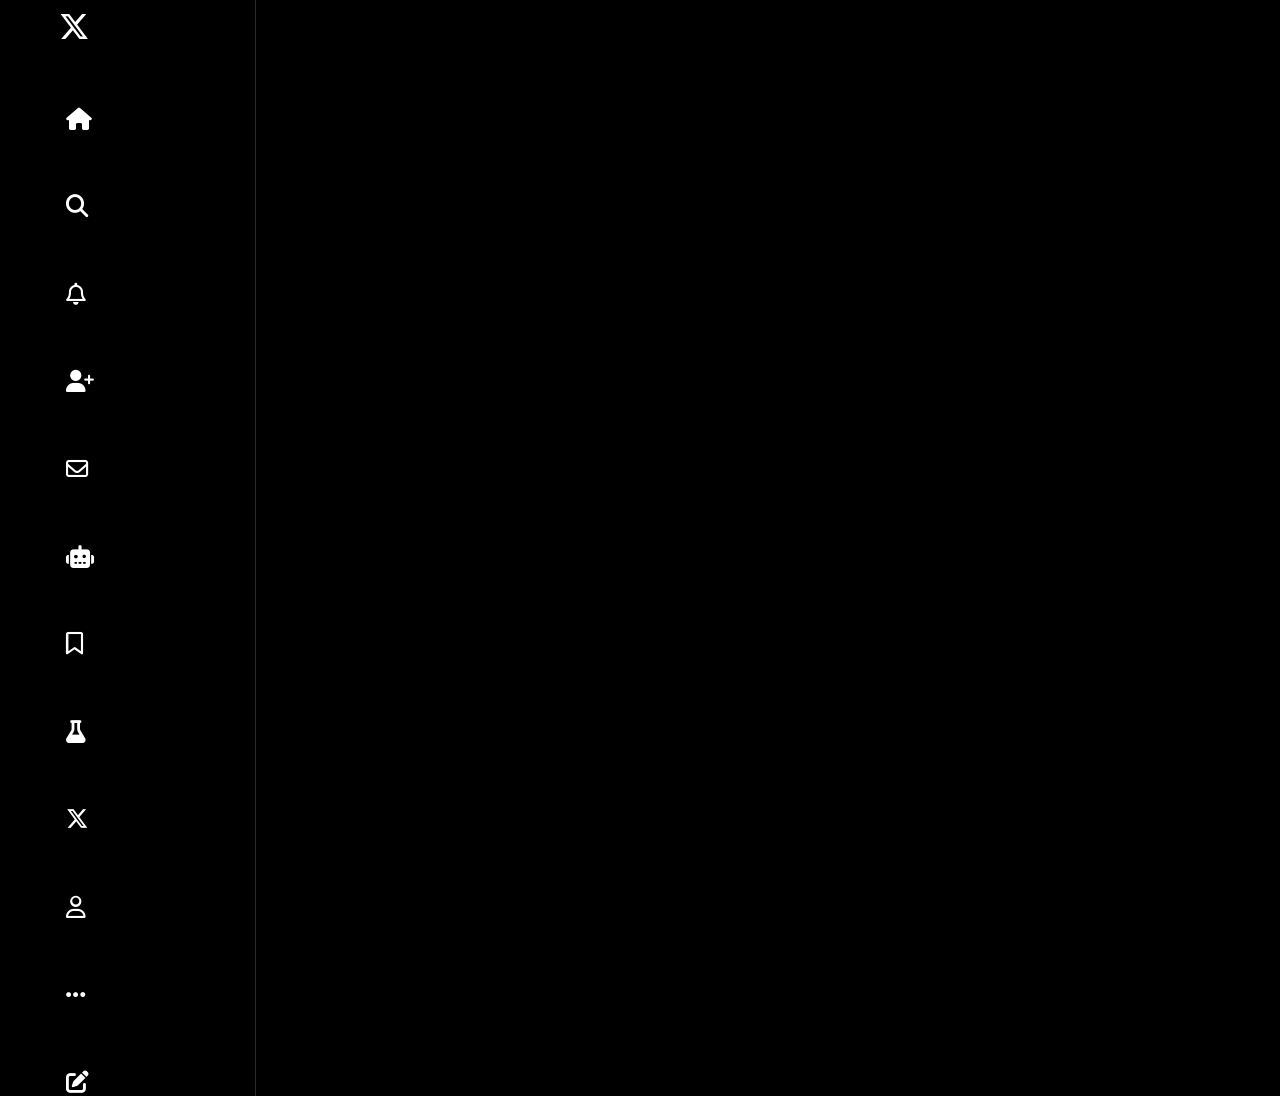
==== index.html @ 43c74f68 "Inilization" ====
<!doctype html>
<html lang="en">
  <head>
    <meta charset="UTF-8" />
    <meta name="viewport" content="width=device-width, initial-scale=1.0" />
    <link rel="stylesheet" href="./css/style.css" />
    <link
      rel="stylesheet"
      href="https://cdnjs.cloudflare.com/ajax/libs/font-awesome/6.5.1/css/all.min.css"
    />
    <title>X</title>
  </head>
  <body>
    <section>


    </section>
    <div class="header">
      <button class="icon logo">
        <i class="fa-brands fa-x-twitter"></i>
      </button>
      <button class="icon">
        <i class="fa fa-home"></i><span class="option">Home</span>
      </button>
      <button class="icon">
        <i class="fa fa-search"></i><span class="option">Explore</span>
      </button>
      <button class="icon">
        <i class="far fa-bell"></i><span class="option">Notifications</span>
      </button>
      <button class="icon">
        <i class="fas fa-user-plus"></i><span class="option">Follow</span>
      </button>
      <button class="icon">
        <i class="far fa-envelope"></i><span class="option">Follow</span>
      </button>
      <button class="icon">
        <i class="fa fa-robot"></i><span class="option">Follow</span>
      </button>
      <button class="icon">
        <i class="far fa-bookmark"></i><span class="option">Follow</span>
      </button>
      <button class="icon">
        <i class="fa fa-flask"></i><span class="option">Follow</span>
      </button>
      <button class="icon">
        <i class="fa-brands fa-x-twitter"></i><span class="option">Follow</span>
      </button>
      <button class="icon">
        <i class="far fa-user"></i><span class="option">Follow</span>
      </button>
      <button class="icon">
        <i class="fas fa-ellipsis-h"></i><span class="option">Follow</span>
      </button>
      <button class="icon">
        <i class="fa fa-pen-to-square"></i> <span class="option">Post</span>
      </button>
    </div>
    <div class="main"></div></section>
  </body>
</html>
---- css/style.css ----
* {
  padding: 0px;
  margin: 0px;
  box-sizing: border-box;
  background-color: black;
}
.header {
  display: flex;
  flex-direction: column;
  height: screen;
  gap: 4vw;
  width: 20vw;

  align-items: center;
  border-right: 1px solid rgba(255, 255, 255, 0.167);
}
button {
  margin-top: 10px;
}
.icon {
  width: 10vw;
  overflow: hidden;
  border: none;
  font-size: 1.4rem;
  color: white;
  display: flex;
  gap: 5vw;
  padding: 2px;
}
.option {
  display: none;
}
.logo {
  font-size: 1.9rem;
  width: 10vw;
  margin-right: 1vw;
}
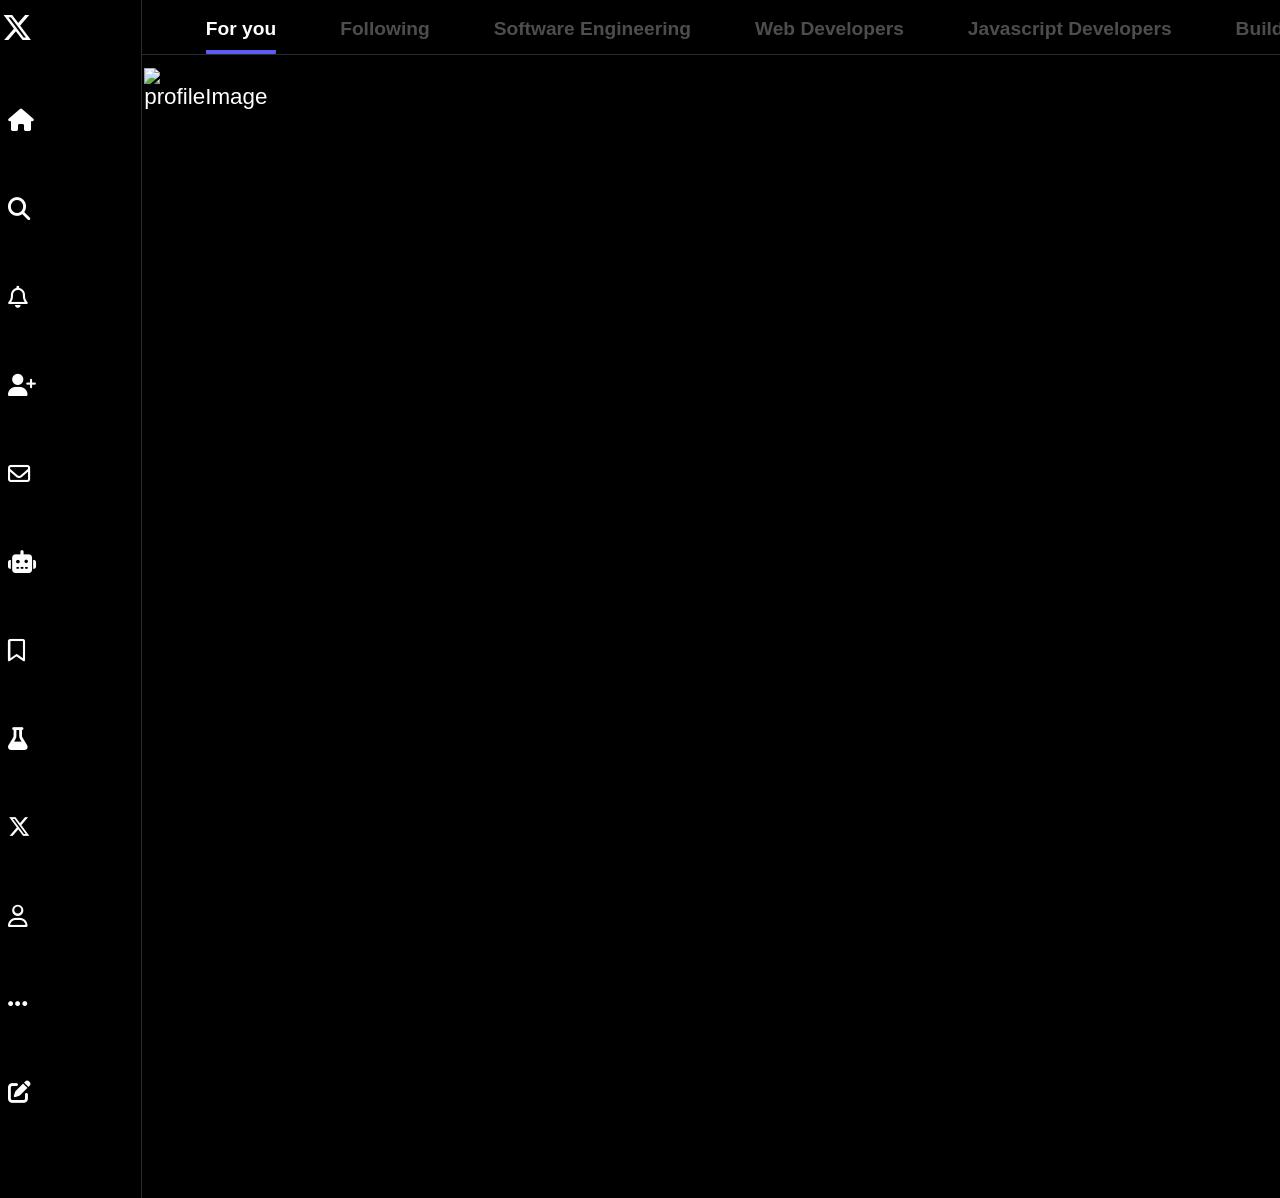
==== commit dcc61a52: "Header" ====
--- a/index.html
+++ b/index.html
@@ -11,51 +11,67 @@
     <title>X</title>
   </head>
   <body>
-    <section>
-
-
+    <section class="mainContainer">
+      <div class="header">
+        <button class="icon logo">
+          <i class="fa-brands fa-x-twitter"></i>
+        </button>
+        <button class="icon">
+          <i class="fa fa-home"></i><span class="option">Home</span>
+        </button>
+        <button class="icon">
+          <i class="fa fa-search"></i><span class="option">Explore</span>
+        </button>
+        <button class="icon">
+          <i class="far fa-bell"></i><span class="option">Notifications</span>
+        </button>
+        <button class="icon">
+          <i class="fas fa-user-plus"></i><span class="option">Follow</span>
+        </button>
+        <button class="icon">
+          <i class="far fa-envelope"></i><span class="option">Follow</span>
+        </button>
+        <button class="icon">
+          <i class="fa fa-robot"></i><span class="option">Follow</span>
+        </button>
+        <button class="icon">
+          <i class="far fa-bookmark"></i><span class="option">Follow</span>
+        </button>
+        <button class="icon">
+          <i class="fa fa-flask"></i><span class="option">Follow</span>
+        </button>
+        <button class="icon">
+          <i class="fa-brands fa-x-twitter"></i
+          ><span class="option">Follow</span>
+        </button>
+        <button class="icon">
+          <i class="far fa-user"></i><span class="option">Follow</span>
+        </button>
+        <button class="icon">
+          <i class="fas fa-ellipsis-h"></i><span class="option">Follow</span>
+        </button>
+        <button class="icon">
+          <i class="fa fa-pen-to-square"></i> <span class="option">Post</span>
+        </button>
+        <button class="icon">
+          <span><img src="" alt="" /></span>
+        </button>
+      </div>
+      <div class="subContainer">
+        <div class="forYou scrollable">
+          <div class="forYouPage">For you</div>
+          <div class="scrollableItems">Following</div>
+          <div class="scrollableItems">Software Engineering</div>
+          <div class="scrollableItems">Web Developers</div>
+          <div class="scrollableItems">Javascript Developers</div>
+          <div class="scrollableItems">Build In Public</div>
+        </div>
+        <div class="postField">
+          <button class="icon">
+            <span><img src="" alt="profileImage" /></span>
+          </button>
+        </div>
+      </div>
     </section>
-    <div class="header">
-      <button class="icon logo">
-        <i class="fa-brands fa-x-twitter"></i>
-      </button>
-      <button class="icon">
-        <i class="fa fa-home"></i><span class="option">Home</span>
-      </button>
-      <button class="icon">
-        <i class="fa fa-search"></i><span class="option">Explore</span>
-      </button>
-      <button class="icon">
-        <i class="far fa-bell"></i><span class="option">Notifications</span>
-      </button>
-      <button class="icon">
-        <i class="fas fa-user-plus"></i><span class="option">Follow</span>
-      </button>
-      <button class="icon">
-        <i class="far fa-envelope"></i><span class="option">Follow</span>
-      </button>
-      <button class="icon">
-        <i class="fa fa-robot"></i><span class="option">Follow</span>
-      </button>
-      <button class="icon">
-        <i class="far fa-bookmark"></i><span class="option">Follow</span>
-      </button>
-      <button class="icon">
-        <i class="fa fa-flask"></i><span class="option">Follow</span>
-      </button>
-      <button class="icon">
-        <i class="fa-brands fa-x-twitter"></i><span class="option">Follow</span>
-      </button>
-      <button class="icon">
-        <i class="far fa-user"></i><span class="option">Follow</span>
-      </button>
-      <button class="icon">
-        <i class="fas fa-ellipsis-h"></i><span class="option">Follow</span>
-      </button>
-      <button class="icon">
-        <i class="fa fa-pen-to-square"></i> <span class="option">Post</span>
-      </button>
-    </div>
-    <div class="main"></div></section>
   </body>
 </html>
--- a/css/style.css
+++ b/css/style.css
@@ -3,6 +3,7 @@
   margin: 0px;
   box-sizing: border-box;
   background-color: black;
+  font-family: "Gill Sans", "Gill Sans MT", Calibri, "Trebuchet MS", sans-serif;
 }
 .header {
   display: flex;
@@ -10,14 +11,17 @@
   height: screen;
   gap: 4vw;
   width: 20vw;
-
+  position: sticky;
   align-items: center;
   border-right: 1px solid rgba(255, 255, 255, 0.167);
+  top: 0;
+  z-index: 9999;
 }
-button {
+/* button {
   margin-top: 10px;
-}
+} */
 .icon {
+  /* margin-top: 1.3vh; */
   width: 10vw;
   overflow: hidden;
   border: none;
@@ -26,6 +30,7 @@
   display: flex;
   gap: 5vw;
   padding: 2px;
+  margin-top: 1.2vh;
 }
 .option {
   display: none;
@@ -35,3 +40,31 @@
   width: 10vw;
   margin-right: 1vw;
 }
+.mainContainer {
+  display: flex;
+  /* justify-content: center; */
+  height: screen;
+}
+
+.forYou {
+  color: white;
+  display: flex;
+  justify-content: center;
+  width: max-content;
+  font-weight: bold;
+  gap: 5vw;
+  padding: 0vw 1.2vw 0vw 5vw;
+  /* padding: 2vw; */
+  margin-top: 2vh;
+  font-size: 1.2rem;
+  border-bottom: 1px solid rgba(255, 255, 255, 0.167);
+}
+.forYouPage {
+  border-bottom: 4px solid rgb(93, 93, 244);
+  border-radius: 1px;
+  padding-bottom: 10px;
+}
+.scrollableItems {
+  overflow-x: scroll;
+  opacity: 0.3;
+}
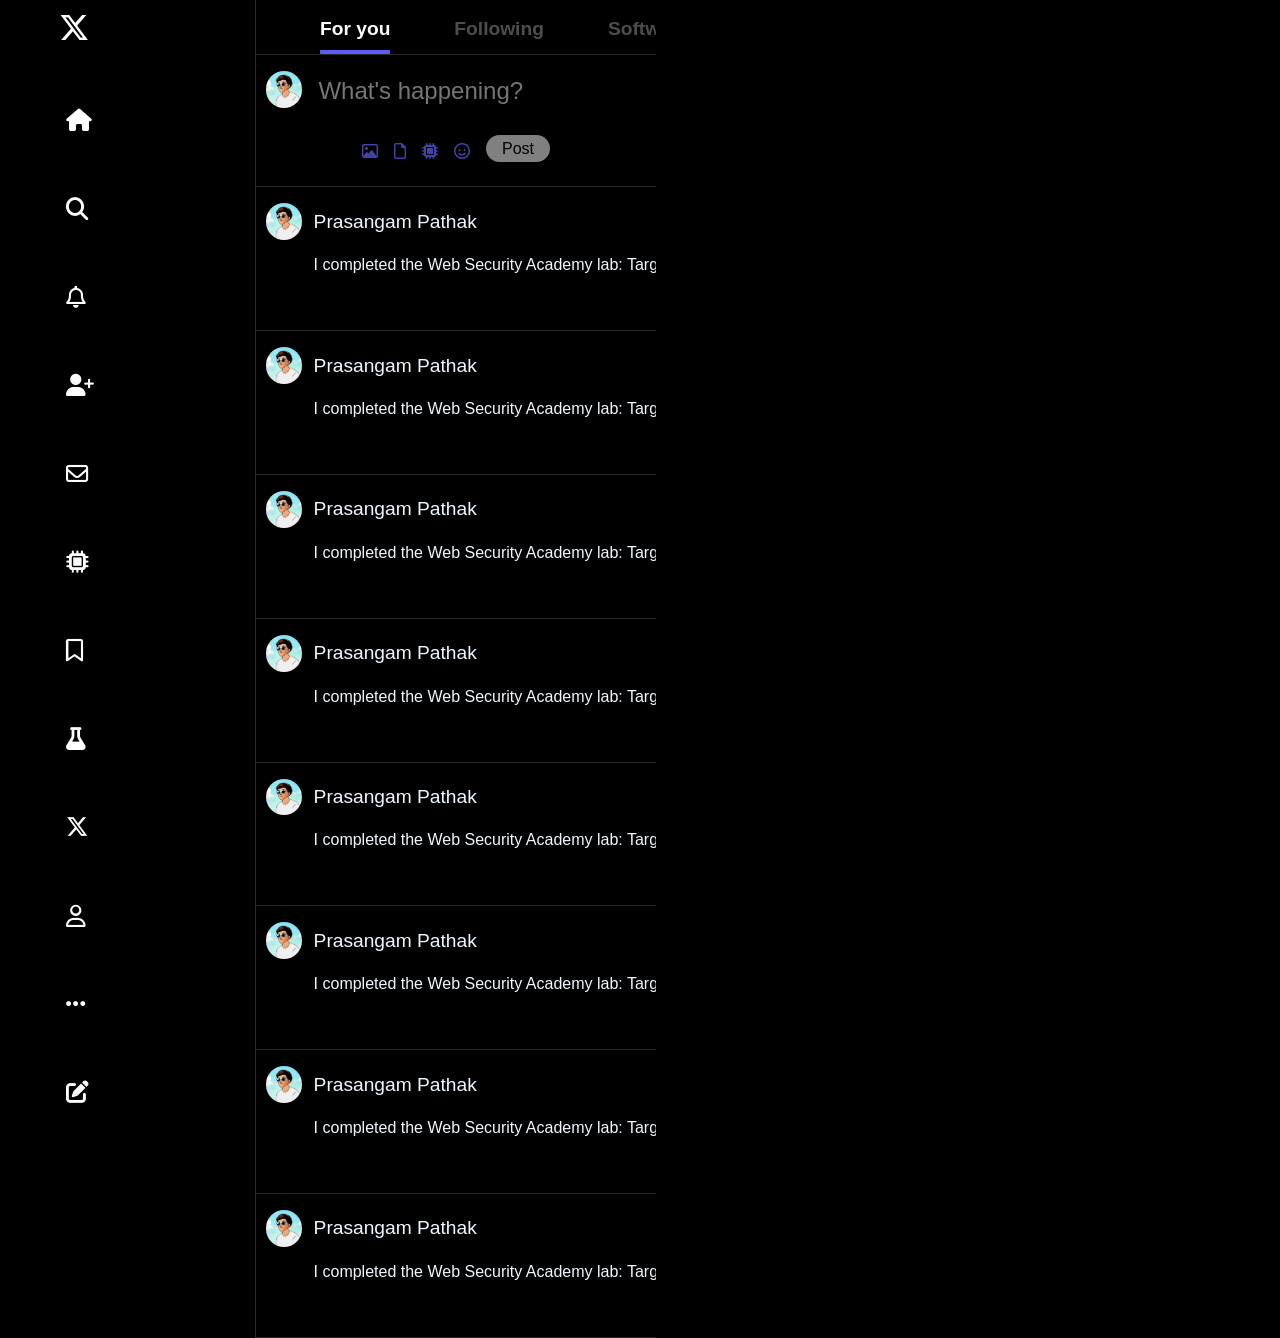
==== commit 170cb422: "Post Field added" ====
--- a/index.html
+++ b/index.html
@@ -26,13 +26,13 @@
           <i class="far fa-bell"></i><span class="option">Notifications</span>
         </button>
         <button class="icon">
-          <i class="fas fa-user-plus"></i><span class="option">Follow</span>
+          <i class="fa fa-user-plus"></i><span class="option">Follow</span>
         </button>
         <button class="icon">
           <i class="far fa-envelope"></i><span class="option">Follow</span>
         </button>
         <button class="icon">
-          <i class="fa fa-robot"></i><span class="option">Follow</span>
+          <i class="fa fa-microchip"></i><span class="option">Follow</span>
         </button>
         <button class="icon">
           <i class="far fa-bookmark"></i><span class="option">Follow</span>
@@ -67,9 +67,203 @@
           <div class="scrollableItems">Build In Public</div>
         </div>
         <div class="postField">
-          <button class="icon">
-            <span><img src="" alt="profileImage" /></span>
+          <button class="profileButton">
+            <span
+              ><img
+                class="profile"
+                src="./images//Profile.jpg"
+                alt="profileImage"
+            /></span>
           </button>
+          <input
+            class="inputBox"
+            type="text"
+            placeholder="What's happening? "
+          />
+        </div>
+        <div class="profileIcons">
+          <i class="postIcons fa-regular fa-image"></i>
+          <i class="postIcons fa-regular fa-file"></i>
+          <i class="postIcons fa fa-microchip"></i>
+          <i class="postIcons fa-regular fa-smile"></i>
+          <div><button class="post">Post</button></div>
+        </div>
+        <div class="posts">
+          <div>
+            <div class="userInfo">
+              <img class="profile" src="./images/Profile.jpg" alt="pp" />
+              <p>Prasangam Pathak</p>
+            </div>
+            <div>
+              <p class="description">
+                I completed the Web Security Academy lab: Targeted web cache
+                poisoning using an unknown header @WebSecAcademy
+              </p>
+            </div>
+
+            <div class="reactions">
+              <i class="fa-regular fa-comment"></i>
+              <i class="fa-solid fa-retweet"></i>
+              <i class="fa-regular fa-heart"></i>
+              <i class="fa-regular fa-eye"></i>
+              <i class="fa-solid fa-share"></i>
+            </div>
+            </div>
+          </div>
+        <div class="posts">
+          <div>
+            <div class="userInfo">
+              <img class="profile" src="./images/Profile.jpg" alt="pp" />
+              <p>Prasangam Pathak</p>
+            </div>
+            <div>
+              <p class="description">
+                I completed the Web Security Academy lab: Targeted web cache
+                poisoning using an unknown header @WebSecAcademy
+              </p>
+            </div>
+
+            <div class="reactions">
+              <i class="fa-regular fa-comment"></i>
+              <i class="fa-solid fa-retweet"></i>
+              <i class="fa-regular fa-heart"></i>
+              <i class="fa-regular fa-eye"></i>
+              <i class="fa-solid fa-share"></i>
+            </div>
+            </div>
+          </div>
+        <div class="posts">
+          <div>
+            <div class="userInfo">
+              <img class="profile" src="./images/Profile.jpg" alt="pp" />
+              <p>Prasangam Pathak</p>
+            </div>
+            <div>
+              <p class="description">
+                I completed the Web Security Academy lab: Targeted web cache
+                poisoning using an unknown header @WebSecAcademy
+              </p>
+            </div>
+
+            <div class="reactions">
+              <i class="fa-regular fa-comment"></i>
+              <i class="fa-solid fa-retweet"></i>
+              <i class="fa-regular fa-heart"></i>
+              <i class="fa-regular fa-eye"></i>
+              <i class="fa-solid fa-share"></i>
+            </div>
+            </div>
+          </div>
+        <div class="posts">
+          <div>
+            <div class="userInfo">
+              <img class="profile" src="./images/Profile.jpg" alt="pp" />
+              <p>Prasangam Pathak</p>
+            </div>
+            <div>
+              <p class="description">
+                I completed the Web Security Academy lab: Targeted web cache
+                poisoning using an unknown header @WebSecAcademy
+              </p>
+            </div>
+
+            <div class="reactions">
+              <i class="fa-regular fa-comment"></i>
+              <i class="fa-solid fa-retweet"></i>
+              <i class="fa-regular fa-heart"></i>
+              <i class="fa-regular fa-eye"></i>
+              <i class="fa-solid fa-share"></i>
+            </div>
+            </div>
+          </div>
+        <div class="posts">
+          <div>
+            <div class="userInfo">
+              <img class="profile" src="./images/Profile.jpg" alt="pp" />
+              <p>Prasangam Pathak</p>
+            </div>
+            <div>
+              <p class="description">
+                I completed the Web Security Academy lab: Targeted web cache
+                poisoning using an unknown header @WebSecAcademy
+              </p>
+            </div>
+
+            <div class="reactions">
+              <i class="fa-regular fa-comment"></i>
+              <i class="fa-solid fa-retweet"></i>
+              <i class="fa-regular fa-heart"></i>
+              <i class="fa-regular fa-eye"></i>
+              <i class="fa-solid fa-share"></i>
+            </div>
+            </div>
+          </div>
+        <div class="posts">
+          <div>
+            <div class="userInfo">
+              <img class="profile" src="./images/Profile.jpg" alt="pp" />
+              <p>Prasangam Pathak</p>
+            </div>
+            <div>
+              <p class="description">
+                I completed the Web Security Academy lab: Targeted web cache
+                poisoning using an unknown header @WebSecAcademy
+              </p>
+            </div>
+
+            <div class="reactions">
+              <i class="fa-regular fa-comment"></i>
+              <i class="fa-solid fa-retweet"></i>
+              <i class="fa-regular fa-heart"></i>
+              <i class="fa-regular fa-eye"></i>
+              <i class="fa-solid fa-share"></i>
+            </div>
+            </div>
+          </div>
+        <div class="posts">
+          <div>
+            <div class="userInfo">
+              <img class="profile" src="./images/Profile.jpg" alt="pp" />
+              <p>Prasangam Pathak</p>
+            </div>
+            <div>
+              <p class="description">
+                I completed the Web Security Academy lab: Targeted web cache
+                poisoning using an unknown header @WebSecAcademy
+              </p>
+            </div>
+
+            <div class="reactions">
+              <i class="fa-regular fa-comment"></i>
+              <i class="fa-solid fa-retweet"></i>
+              <i class="fa-regular fa-heart"></i>
+              <i class="fa-regular fa-eye"></i>
+              <i class="fa-solid fa-share"></i>
+            </div>
+            </div>
+          </div>
+        <div class="posts">
+          <div>
+            <div class="userInfo">
+              <img class="profile" src="./images/Profile.jpg" alt="pp" />
+              <p>Prasangam Pathak</p>
+            </div>
+            <div>
+              <p class="description">
+                I completed the Web Security Academy lab: Targeted web cache
+                poisoning using an unknown header @WebSecAcademy
+              </p>
+            </div>
+
+            <div class="reactions">
+              <i class="fa-regular fa-comment"></i>
+              <i class="fa-solid fa-retweet"></i>
+              <i class="fa-regular fa-heart"></i>
+              <i class="fa-regular fa-eye"></i>
+              <i class="fa-solid fa-share"></i>
+            </div>
+            </div>
+          </div>
         </div>
       </div>
     </section>
--- a/css/style.css
+++ b/css/style.css
@@ -43,7 +43,6 @@
 .mainContainer {
   display: flex;
   /* justify-content: center; */
-  height: screen;
 }
 
 .forYou {
@@ -68,3 +67,75 @@
   overflow-x: scroll;
   opacity: 0.3;
 }
+.profile {
+  border-radius: 50%;
+  height: 2.3rem;
+  width: 2.3rem;
+}
+.profileButton {
+  border: none;
+}
+.postField {
+  display: flex;
+  align-items: center;
+  gap: 1rem;
+  padding-left: 0.6rem;
+  padding-top: 1rem;
+}
+.inputBox {
+  border: none;
+  font-size: 1.5rem;
+}
+.subContainer {
+  width: 400px;
+  overflow: hidden;
+  display: block;
+}
+.profileIcons {
+  color: rgba(97, 95, 245, 0.69);
+  display: flex;
+  justify-content: center;
+  gap: 1rem;
+  margin-top: 1.5rem;
+  border-bottom: 1px solid rgba(255, 255, 255, 0.167);
+  padding-bottom: 1.5rem;
+}
+.post {
+  border: none;
+  background-color: white;
+  padding: 0.3rem;
+  border-radius: 1rem;
+  width: 4rem;
+  opacity: 0.5;
+  font-size: 1rem;
+}
+.postIcons {
+  padding-top: 0.5rem;
+}
+.posts {
+  color: aliceblue;
+  border-bottom: 1px solid rgba(255, 255, 255, 0.167);
+  padding-bottom: 1.5rem;
+}
+.description {
+  padding-left: 3.6rem;
+  padding-top: 1rem;
+  width: 80vw;
+}
+.userInfo {
+  display: flex;
+  align-items: center;
+  gap: 0.7rem;
+  margin-top: 1rem;
+  padding-left: 0.6rem;
+  font-size: 1.2rem;
+  font: bold;
+}
+.reactions {
+  display: flex;
+  justify-content: center;
+  gap: 2rem;
+  padding-left: 1.6rem;
+  padding-top: 1rem;
+  width: 80vw;
+}
